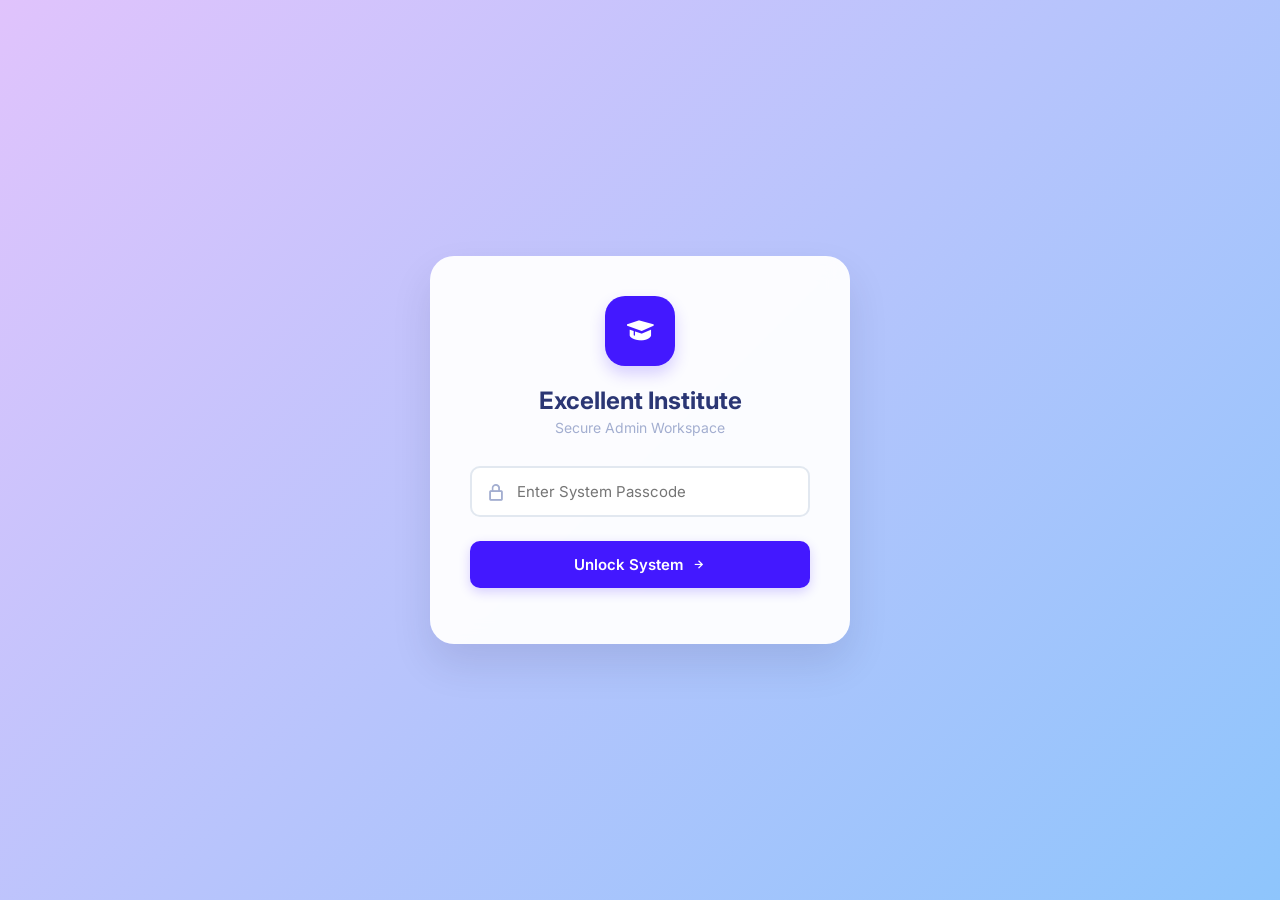
==== index.html @ 22939a52 "Upgrade to Deployment Engine v8.0 with new features Updated version tag to v8.0 and added new featur" ====
<!DOCTYPE html>
<html lang="en">
<head>
    <meta charset="UTF-8">
    <meta name="viewport" content="width=device-width, initial-scale=1.0">
    <title>Excellent Institute | Command Center</title>
    
    <link href="https://fonts.googleapis.com/css2?family=Inter:wght@300;400;500;600;700&display=swap" rel="stylesheet">
    <link href='https://unpkg.com/boxicons@2.1.4/css/boxicons.min.css' rel='stylesheet'>
    <link href="https://cdnjs.cloudflare.com/ajax/libs/cropperjs/1.6.1/cropper.min.css" rel="stylesheet">
    <link rel="stylesheet" href="style.css">
</head>
<body>

    <div id="login-section" class="screen-container">
        <div class="auth-card">
            <div class="brand-logo">
                <i class='bx bxs-graduation'></i>
            </div>
            <h2>Excellent Institute</h2>
            <p class="subtitle">Secure Admin Workspace</p>
            
            <div class="input-wrapper">
                <i class='bx bx-lock-alt icon-left'></i>
                <input type="password" id="passInput" placeholder="Enter System Passcode">
            </div>
            
            <button id="loginBtn" class="btn-primary">
                Unlock System <i class='bx bx-right-arrow-alt'></i>
            </button>
            <p id="loginError" class="error-text"></p>
        </div>
    </div>

    <div id="dashboard-section" class="screen-container hidden">
        
        <header class="top-nav">
            <div class="nav-brand">
                <div class="brand-logo small"><i class='bx bxs-graduation'></i></div>
                <div>
                    <h3>Command Center</h3>
                    <span class="version-tag">Deployment Engine v8.0 (Cloudflare Push + Exams + WebP + Editions)</span>
                </div>
            </div>
            <div class="nav-actions">
                <button class="btn-secondary" onclick="moveFirebaseAiChunksToPc()" style="border-color: #05CD99; color: #05CD99;">
                    <i class='bx bx-transfer-alt'></i> Move AI JSONs (Firebase → PC)
                </button>
                <button class="btn-secondary" onclick="openCropModal()">
                    <i class='bx bx-crop'></i> Crop Image Tool
                </button>
                <div class="admin-profile">
                    <div class="avatar"><i class='bx bx-user'></i></div>
                    <span>Admin Active</span>
                </div>
                <button id="logoutBtn" class="btn-icon" title="Lock System">
                    <i class='bx bx-log-out-circle'></i>
                </button>
            </div>
        </header>

        <main class="dashboard-content">
            
            <section class="stats-row">
                <div class="stat-card">
                    <div class="stat-icon live-icon"><i class='bx bx-broadcast'></i></div>
                    <div class="stat-info">
                        <p>Live in App</p>
                        <h3 id="statLiveCount">--</h3>
                    </div>
                </div>
                <div class="stat-card">
                    <div class="stat-icon offline-icon"><i class='bx bx-archive-in'></i></div>
                    <div class="stat-info">
                        <p>Offline / Pending</p>
                        <h3 id="statOfflineCount">--</h3>
                    </div>
                </div>
                <div class="stat-card">
                    <div class="stat-icon total-icon"><i class='bx bx-folder'></i></div>
                    <div class="stat-info">
                        <p>Total Scanned Files</p>
                        <h3 id="statTotalCount">--</h3>
                    </div>
                </div>
            </section>

            <div class="tab-navigation" style="flex-wrap: wrap;">
                <button id="tabSimulatorBtn" class="tab-btn active"><i class='bx bx-mobile-alt'></i> Interactive App Builder (Slide Drawer Simulator)</button>
                <button id="tabMaterialsBtn" class="tab-btn"><i class='bx bx-book-open'></i> Manage Subjects</button>
                <button id="tabClassesBtn" class="tab-btn"><i class='bx bx-image-alt'></i> Manage Class Covers</button>
            </div>

            <!-- TAB 0: INTERACTIVE LIVE APP SIMULATOR & BUILDER -->
            <div id="simulatorView" class="view-section active">
                <div style="display: grid; grid-template-columns: repeat(auto-fit, minmax(340px, 1fr)); gap: 28px; align-items: start;">
                    
                    <!-- Left: Interactive Phone Replica -->
                    <div style="background: white; border-radius: 24px; padding: 24px; box-shadow: var(--shadow-soft); display: flex; flex-direction: column; align-items: center;">
                        <h3 style="margin-bottom: 4px;">📱 Live Interactive App Replica</h3>
                        <p style="font-size: 13px; color: var(--text-muted); text-align: center; margin-bottom: 12px;">
                            Click <b>☰</b> to slide out the Navigation Drawer (contains Study Books, Video Classes, Live Class, 4 Official Logos & Bottom-Right Settings Gear)!
                        </p>

                        <div class="phone-frame" style="width: 340px; height: 660px; margin-top: 8px;">
                            <div class="phone-notch"></div>
                            <div id="simPhoneScreen" class="phone-screen" style="display: flex; flex-direction: column; background: linear-gradient(135deg, #E0C3FC 0%, #8EC5FC 100%); position: relative; overflow: hidden;">
                                
                                <!-- Sim Top Header -->
                                <div style="display: flex; align-items: center; padding: 34px 12px 10px 12px; gap: 10px;">
                                    <button onclick="toggleSimSidebar(true)" style="width: 40px; height: 40px; border-radius: 10px; background: #0052CC; color: white; font-size: 18px;">☰</button>
                                    <div id="simHeaderTitle" onclick="editSimField('home_title_odia', 'Home Screen Title')" style="flex: 1; font-weight: 700; font-size: 16px; color: #1B2559; cursor: pointer;" title="Click to Edit Title">
                                        ମୁଖ୍ୟ ପୃଷ୍ଠା (Home) ✏️
                                    </div>
                                </div>

                                <!-- Sim Main Content Area (Blank Home by default!) -->
                                <div id="simBodyArea" style="flex: 1; overflow-y: auto; padding: 8px 12px;">
                                </div>

                                <!-- Sim Home Banner Ad Preview -->
                                <div style="background: rgba(255,255,255,0.9); padding: 6px 8px; text-align: center; font-size: 10px; font-weight: 700; color: #0052CC; border-top: 1px solid #cbd5e1;">
                                    [AdMob Home Footer Banner Ad Active]
                                </div>

                                <!-- Sim Slide-Out Navigation Drawer -->
                                <div id="simSidebarBackdrop" onclick="toggleSimSidebar(false)" class="hidden" style="position: absolute; inset: 0; background: rgba(0,0,0,0.45); z-index: 25;"></div>
                                <div id="simSidebarDrawer" style="position: absolute; top: 0; left: 0; width: 84%; height: 100%; background: white; z-index: 30; display: flex; flex-direction: column; transform: translateX(-105%); transition: transform 0.3s cubic-bezier(0.25, 0.8, 0.25, 1); box-shadow: 8px 0 25px rgba(0,0,0,0.25);">
                                    
                                    <!-- Drawer Brand Header -->
                                    <div style="background: #0052CC; color: white; padding: 36px 14px 14px 14px; display: flex; align-items: center; justify-content: space-between;">
                                        <div onclick="editSimField('footer_brand_text', 'Drawer Brand Title')" style="cursor: pointer;">
                                            <div id="simDrawerBrand" style="font-weight: 700; font-size: 14px;">Excellent Institute ✏️</div>
                                            <div style="font-size: 10px; opacity: 0.85;">Odisha Smart Learning</div>
                                        </div>
                                        <button onclick="toggleSimSidebar(false)" style="background: rgba(255,255,255,0.2); color: white; width: 28px; height: 28px; border-radius: 50%; font-size: 13px;">✕</button>
                                    </div>

                                    <!-- Drawer Scrollable Navigation + Notices -->
                                    <div style="flex: 1; overflow-y: auto; padding: 12px; display: flex; flex-direction: column; gap: 6px;">
                                        <div id="simDrawerCoreNav" style="display: flex; flex-direction: column; gap: 6px;"></div>
                                        <hr style="border: none; border-top: 1px solid #E2E8F0; margin: 6px 0;">
                                        <div id="simSidebarItemsList" style="display: flex; flex-direction: column; gap: 6px;"></div>
                                        <button onclick="addNewSidebarItem()" style="margin-top: 4px; background: #E6FBF5; color: #05CD99; padding: 8px; border-radius: 10px; font-size: 11px; font-weight: 700;">
                                            + Add Sidebar Notice / Link
                                        </button>
                                    </div>

                                    <!-- Drawer Bottom Bar: 4 Official SVG Logos + Bottom-Right Settings Gear -->
                                    <div style="height: 54px; background: #F4F7FE; padding: 0 10px; display: flex; align-items: center; border-top: 1px solid #E2E8F0; gap: 8px;">
                                        
                                        <!-- Official YouTube SVG Logo -->
                                        <div onclick="clickOrEditSocial('social_youtube', 'YouTube Channel Link')" title="YouTube (Click to Edit)" style="width: 34px; height: 34px; cursor: pointer; display: flex; align-items: center; justify-content: center;">
                                            <svg viewBox="0 0 48 48" width="32" height="32">
                                                <path fill="#FF0000" d="M43.2,33.9c-0.4,2.1-2.1,3.7-4.2,4c-3.3,0.5-8.8,1.1-15,1.1c-6.1,0-11.6-0.6-15-1.1c-2.1-0.3-3.8-1.9-4.2-4C4.4,31.6,4,28.2,4,24c0-4.2,0.4-7.6,0.8-9.9c0.4-2.1,2.1-3.7,4.2-4C12.3,9.6,17.8,9,24,9c6.2,0,11.6,0.6,15,1.1c2.1,0.3,3.8,1.9,4.2,4c0.4,2.3,0.9,5.7,0.9,9.9C44,28.2,43.6,31.6,43.2,33.9z"/>
                                                <path fill="#FFFFFF" d="M20 31L20 17 32 24z"/>
                                            </svg>
                                        </div>

                                        <!-- Official Instagram Gradient SVG Logo -->
                                        <div onclick="clickOrEditSocial('social_instagram', 'Instagram Profile Link')" title="Instagram (Click to Edit)" style="width: 34px; height: 34px; cursor: pointer; display: flex; align-items: center; justify-content: center;">
                                            <svg viewBox="0 0 48 48" width="30" height="30">
                                                <defs>
                                                    <linearGradient id="igGrad" x1="0%" y1="100%" x2="100%" y2="0%">
                                                        <stop offset="0%" stop-color="#FEDA75"/>
                                                        <stop offset="25%" stop-color="#FA7E1E"/>
                                                        <stop offset="50%" stop-color="#D62976"/>
                                                        <stop offset="75%" stop-color="#962FBF"/>
                                                        <stop offset="100%" stop-color="#4F5BD5"/>
                                                    </linearGradient>
                                                </defs>
                                                <rect x="4" y="4" width="40" height="40" rx="11" fill="url(#igGrad)"/>
                                                <rect x="11" y="11" width="26" height="26" rx="7" fill="none" stroke="#FFF" stroke-width="3"/>
                                                <circle cx="24" cy="24" r="6.5" fill="none" stroke="#FFF" stroke-width="3"/>
                                                <circle cx="31.5" cy="16.5" r="1.8" fill="#FFF"/>
                                            </svg>
                                        </div>

                                        <!-- Official Facebook SVG Logo -->
                                        <div onclick="clickOrEditSocial('social_facebook', 'Facebook Page Link')" title="Facebook (Click to Edit)" style="width: 34px; height: 34px; cursor: pointer; display: flex; align-items: center; justify-content: center;">
                                            <svg viewBox="0 0 48 48" width="30" height="30">
                                                <circle cx="24" cy="24" r="20" fill="#1877F2"/>
                                                <path fill="#FFFFFF" d="M26.7,43.8V28.7h5.1l0.8-5.9h-5.9v-3.8c0-1.7,0.5-2.9,2.9-2.9h3.1v-5.3c-0.5-0.1-2.4-0.2-4.6-0.2c-4.5,0-7.6,2.8-7.6,7.8v4.4h-5.1v5.9h5.1v15.1H26.7z"/>
                                            </svg>
                                        </div>

                                        <!-- Official Google Maps 4-Color Pin SVG Logo -->
                                        <div onclick="clickOrEditSocial('social_map', 'Google Maps Location Link')" title="Google Maps (Click to Edit)" style="width: 34px; height: 34px; cursor: pointer; display: flex; align-items: center; justify-content: center;">
                                            <svg viewBox="0 0 48 48" width="30" height="30">
                                                <path fill="#48B564" d="M35.76,26.36h0.01c0,0-3.77,5.53-6.94,9.64c-2.74,3.55-3.54,6.59-3.77,8.06C24.97,44.6,24.53,45,24,45s-0.97-0.4-1.06-0.94c-0.23-1.47-1.03-4.51-3.77-8.06c-0.42-0.55-0.85-1.12-1.28-1.7L28.24,22l8.33-9.88C37.49,14.05,38,16.21,38,18.5C38,21.4,37.17,24.09,35.76,26.36z"/>
                                                <path fill="#FCC60E" d="M28.24,22L17.89,34.3c-2.82-3.78-5.66-7.94-5.66-7.94h0.01c-0.3-0.48-0.57-0.97-0.8-1.48L19.76,15c-0.79,0.95-1.26,2.17-1.26,3.5c0,3.04,2.46,5.5,5.5,5.5C25.71,24,27.24,23.22,28.24,22z"/>
                                                <path fill="#2C85EB" d="M28.4,4.74l-8.57,10.18L13.27,9.2C15.83,6.02,19.69,4,24,4C25.54,4,27.02,4.26,28.4,4.74z"/>
                                                <path fill="#ED5748" d="M36.57,12.12L28.24,22c0.79-0.95,1.26-2.17,1.26-3.5c0-3.04-2.46-5.5-5.5-5.5c-1.71,0-3.24,0.78-4.24,2L28.4,4.74C32.03,5.99,35.02,8.65,36.57,12.12z"/>
                                                <path fill="#5695F6" d="M19.83,14.92L19.76,15l-8.32,9.88C10.52,22.95,10,20.79,10,18.5c0-3.54,1.31-6.77,3.47-9.25L19.83,14.92z"/>
                                            </svg>
                                        </div>

                                        <div style="flex: 1;"></div>

                                        <!-- Bottom-Right Settings Gear Icon inside Drawer -->
                                        <div onclick="toggleSimTheme()" title="Settings Gear (Bottom Right of Drawer)" style="width: 34px; height: 34px; background: #4318FF; border-radius: 50%; display: flex; align-items: center; justify-content: center; cursor: pointer; color: white; font-size: 18px;">
                                            <i class='bx bxs-cog'></i>
                                        </div>
                                    </div>

                                </div>

                            </div>
                        </div>
                    </div>

                    <!-- Right: Quick Control Panels -->
                    <div style="display: flex; flex-direction: column; gap: 20px;">
                        
                        <div style="background: white; border-radius: 20px; padding: 24px; box-shadow: var(--shadow-soft);">
                            <h3 style="margin-bottom: 6px;">➕ Dynamic Drawer Sections (e.g., Exam, Results, Notes)</h3>
                            <p style="font-size: 13px; color: var(--text-muted); margin-bottom: 14px;">
                                Add new sections linked to any GitHub Page or URL. They appear automatically inside the app's Slide-Out Drawer!
                            </p>
                            <div id="adminCustomSectionsList" style="display: flex; flex-direction: column; gap: 8px; margin-bottom: 14px;"></div>
                            <button class="btn-primary" onclick="addNewCustomSection()">
                                <i class='bx bx-plus-circle'></i> Add New Drawer Section (e.g., 📝 Exam)
                            </button>
                        </div>

                        <div style="background: white; border-radius: 20px; padding: 24px; box-shadow: var(--shadow-soft);">
                            <h3 style="margin-bottom: 6px;">🔗 Drawer 4 Official Social Logos</h3>
                            <p style="font-size: 13px; color: var(--text-muted); margin-bottom: 14px;">
                                Edit the links connected to the 4 official logos at the bottom of the slide-out drawer.
                            </p>
                            <div style="display: grid; grid-template-columns: 1fr 1fr; gap: 10px;">
                                <button class="btn-secondary" onclick="editSimField('social_youtube', 'YouTube Link')" style="color:#FF0000; border-color:#FF0000;"><i class='bx bxl-youtube'></i> Edit YouTube</button>
                                <button class="btn-secondary" onclick="editSimField('social_instagram', 'Instagram Link')" style="color:#E1306C; border-color:#E1306C;"><i class='bx bxl-instagram'></i> Edit Instagram</button>
                                <button class="btn-secondary" onclick="editSimField('social_facebook', 'Facebook Link')" style="color:#1877F2; border-color:#1877F2;"><i class='bx bxl-facebook-circle'></i> Edit Facebook</button>
                                <button class="btn-secondary" onclick="editSimField('social_map', 'Google Maps Link')" style="color:#05CD99; border-color:#05CD99;"><i class='bx bxs-map'></i> Edit Google Map</button>
                            </div>
                        </div>

                        <div style="background: white; border-radius: 20px; padding: 24px; box-shadow: var(--shadow-soft);">
                            <h3 style="margin-bottom: 6px;">🎬 Video Playlists Manager</h3>
                            <p style="font-size: 13px; color: var(--text-muted); margin-bottom: 12px;">
                                Add YouTube videos organized by playlist (e.g., Class 10 Math). Thumbnails and titles load directly from YouTube!
                            </p>
                            <div id="adminVideoPlaylistsList" style="display: flex; flex-direction: column; gap: 8px; max-height: 220px; overflow-y: auto; margin-bottom: 12px;"></div>
                            <button class="btn-secondary" onclick="addVideoToPlaylist()" style="width: 100%; border-color:#05CD99; color:#05CD99;">
                                <i class='bx bx-video-plus'></i> + Add Video to Playlist
                            </button>
                        </div>

                        <div style="background: white; border-radius: 20px; padding: 24px; box-shadow: var(--shadow-soft);">
                            <h3 style="margin-bottom: 6px;">🔴 Live Class & Past Live Archive</h3>
                            <p style="font-size: 13px; color: var(--text-muted); margin-bottom: 12px;">
                                Active Live video stays pinned at the top of Live Classes. Going live automatically archives the previous stream to Past Live Classes!
                            </p>
                            <div id="adminPastLivesList" style="display: flex; flex-direction: column; gap: 8px; max-height: 180px; overflow-y: auto; margin-bottom: 12px;"></div>
                            <div style="display: flex; gap: 10px; flex-wrap: wrap;">
                                <button class="btn-secondary" onclick="goLiveAndArchivePrevious()" style="flex: 1; border-color:#EE5D50; color:#EE5D50;">
                                    <i class='bx bx-broadcast'></i> Go Live (Archive Old)
                                </button>
                                <button class="btn-secondary" onclick="addPastLiveManually()" style="flex: 1; border-color:#4318FF; color:#4318FF;">
                                    <i class='bx bx-history'></i> + Add Past Live
                                </button>
                            </div>
                        </div>

                        <!-- PUSH NOTIFICATION BROADCASTER (Connected to Side Drawer Notice Board) -->
                        <div style="background: white; border-radius: 20px; padding: 24px; box-shadow: var(--shadow-soft);">
                            <div style="display:flex; justify-content:space-between; align-items:center; gap:8px; margin-bottom:6px; flex-wrap:wrap;">
                                <h3 style="margin:0;">🔔 Push Notification & Notice Board</h3>
                                <span id="quietHoursBadge" style="font-size:11px; font-weight:700; padding:4px 10px; border-radius:20px; background:#E6FBF5; color:#05CD99;">Checking IST...</span>
                            </div>
                            <p style="font-size: 13px; color: var(--text-muted); margin-bottom: 10px;">
                                Wakes up locked student phones via Cloudflare Worker + FCM & updates the app's Side Drawer Notice Board. Regulated Quiet Hours: <b>9:00 PM – 7:00 AM IST</b>.
                            </p>
                            <input id="pushTitleInput" placeholder="Notification Title (e.g., 📢 Sunday Test Notice)" maxlength="90" style="width:100%;padding:9px;margin-bottom:8px;border:1px solid #cbd5e1;border-radius:8px;">
                            <textarea id="pushBodyInput" rows="3" placeholder="Message (supports Odia, English & Emojis)..." maxlength="220" style="width:100%;padding:9px;margin-bottom:8px;border:1px solid #cbd5e1;border-radius:8px;font-family:inherit;"></textarea>
                            <div style="display:flex; gap:8px; flex-wrap:wrap; margin-bottom:8px;">
                                <select id="pushTopicSelect" style="flex:1;padding:9px;border:1px solid #cbd5e1;border-radius:8px;">
                                    <option value="all_students">All Students (Class 1–10)</option>
                                    <option value="class_1">Class 1 (ପ୍ରଥମ ଶ୍ରେଣୀ)</option>
                                    <option value="class_2">Class 2 (ଦ୍ୱିତୀୟ ଶ୍ରେଣୀ)</option>
                                    <option value="class_3">Class 3 (ତୃତୀୟ ଶ୍ରେଣୀ)</option>
                                    <option value="class_4">Class 4 (ଚତୁର୍ଥ ଶ୍ରେଣୀ)</option>
                                    <option value="class_5">Class 5 (ପଞ୍ଚମ ଶ୍ରେଣୀ)</option>
                                    <option value="class_6">Class 6 (ଷଷ୍ଠ ଶ୍ରେଣୀ)</option>
                                    <option value="class_7">Class 7 (ସପ୍ତମ ଶ୍ରେଣୀ)</option>
                                    <option value="class_8">Class 8 (ଅଷ୍ଟମ ଶ୍ରେଣୀ)</option>
                                    <option value="class_9">Class 9 (ନବମ ଶ୍ରେଣୀ)</option>
                                    <option value="class_10">Class 10 (ଦଶମ ଶ୍ରେଣୀ)</option>
                                </select>
                                <button class="btn-primary" onclick="sendManualNoticeAndPush()" style="flex:1;">🚀 Send Notice + Push</button>
                            </div>
                            <button class="btn-secondary" onclick="resetAdminPushSecret()" style="width:100%; font-size:12px; padding:6px;">
                                🔑 Change / Reset Cloudflare Push Secret
                            </button>
                        </div>

                        <!-- EXAM ROUTINE & QUESTION PAPER PUBLISHER (Class-Wise, 3 Formats + Manage List) -->
                        <div style="background: white; border-radius: 20px; padding: 24px; box-shadow: var(--shadow-soft);">
                            <h3 style="margin-bottom: 6px;">📅 Exam Routine & Question Papers</h3>
                            <p style="font-size: 13px; color: var(--text-muted); margin-bottom: 10px;">
                                Publish class-wise 1-subject or multi-subject exams in Rich Text (Bold/Italic/Emoji), Raw Question Images, or HTML Link.
                            </p>
                            <div style="display:grid; grid-template-columns:1fr 1fr; gap:8px; margin-bottom:8px;">
                                <input id="examTitleInput" placeholder="Exam Title (e.g., Unit Test 1)" style="padding:8px;border:1px solid #cbd5e1;border-radius:8px;">
                                <input id="examDateInput" placeholder="Date (e.g., 25 Nov 2026)" style="padding:8px;border:1px solid #cbd5e1;border-radius:8px;">
                                <select id="examClassSelect" style="padding:8px;border:1px solid #cbd5e1;border-radius:8px;">
                                    <option value="ALL">All Classes (1–10)</option>
                                    <option value="ପ୍ରଥମ ଶ୍ରେଣୀ">Class 1 (ପ୍ରଥମ ଶ୍ରେଣୀ)</option>
                                    <option value="ଦ୍ୱିତୀୟ ଶ୍ରେଣୀ">Class 2 (ଦ୍ୱିତୀୟ ଶ୍ରେଣୀ)</option>
                                    <option value="ତୃତୀୟ ଶ୍ରେଣୀ">Class 3 (ତୃତୀୟ ଶ୍ରେଣୀ)</option>
                                    <option value="ଚତୁର୍ଥ ଶ୍ରେଣୀ">Class 4 (ଚତୁର୍ଥ ଶ୍ରେଣୀ)</option>
                                    <option value="ପଞ୍ଚମ ଶ୍ରେଣୀ">Class 5 (ପଞ୍ଚମ ଶ୍ରେଣୀ)</option>
                                    <option value="ଷଷ୍ଠ ଶ୍ରେଣୀ">Class 6 (ଷଷ୍ଠ ଶ୍ରେଣୀ)</option>
                                    <option value="ସପ୍ତମ ଶ୍ରେଣୀ">Class 7 (ସପ୍ତମ ଶ୍ରେଣୀ)</option>
                                    <option value="ଅଷ୍ଟମ ଶ୍ରେଣୀ">Class 8 (ଅଷ୍ଟମ ଶ୍ରେଣୀ)</option>
                                    <option value="ନବମ ଶ୍ରେଣୀ">Class 9 (ନବମ ଶ୍ରେଣୀ)</option>
                                    <option value="ଦଶମ ଶ୍ରେଣୀ">Class 10 (ଦଶମ ଶ୍ରେଣୀ)</option>
                                </select>
                                <select id="examFormatSelect" onchange="toggleExamFormatInputs()" style="padding:8px;border:1px solid #cbd5e1;border-radius:8px;">
                                    <option value="richtext">📝 Organized Rich Text</option>
                                    <option value="images">🖼️ Raw Question Images</option>
                                    <option value="html">🌐 HTML Webpage Link</option>
                                </select>
                            </div>
                            <input id="examSubjectsInput" placeholder="Subject(s) comma-separated (e.g., Math, Science, Odia)" style="width:100%;padding:8px;margin-bottom:8px;border:1px solid #cbd5e1;border-radius:8px;">

                            <!-- Mode 1: Rich Formatted Text Editor -->
                            <div id="examRichTextWrap">
                                <div style="display:flex; gap:5px; margin-bottom:6px; flex-wrap:wrap;">
                                    <button type="button" onclick="formatExamText('bold')" style="padding:4px 9px;border-radius:6px;border:1px solid #cbd5e1;background:#f8fafc;"><b>B</b></button>
                                    <button type="button" onclick="formatExamText('italic')" style="padding:4px 9px;border-radius:6px;border:1px solid #cbd5e1;background:#f8fafc;"><i>I</i></button>
                                    <button type="button" onclick="formatExamText('underline')" style="padding:4px 9px;border-radius:6px;border:1px solid #cbd5e1;background:#f8fafc;"><u>U</u></button>
                                    <button type="button" onclick="formatExamText('insertUnorderedList')" style="padding:4px 9px;border-radius:6px;border:1px solid #cbd5e1;background:#f8fafc;">• List</button>
                                    <button type="button" onclick="formatExamText('insertOrderedList')" style="padding:4px 9px;border-radius:6px;border:1px solid #cbd5e1;background:#f8fafc;">1. List</button>
                                    <button type="button" onclick="insertExamEmoji('📝 ')" style="padding:4px 7px;border-radius:6px;border:1px solid #cbd5e1;background:#fff;">📝</button>
                                    <button type="button" onclick="insertExamEmoji('⏰ ')" style="padding:4px 7px;border-radius:6px;border:1px solid #cbd5e1;background:#fff;">⏰</button>
                                    <button type="button" onclick="insertExamEmoji('✅ ')" style="padding:4px 7px;border-radius:6px;border:1px solid #cbd5e1;background:#fff;">✅</button>
                                    <button type="button" onclick="insertExamEmoji('⭐ ')" style="padding:4px 7px;border-radius:6px;border:1px solid #cbd5e1;background:#fff;">⭐</button>
                                    <button type="button" onclick="insertExamEmoji('📅 ')" style="padding:4px 7px;border-radius:6px;border:1px solid #cbd5e1;background:#fff;">📅</button>
                                </div>
                                <div id="examRichEditor" contenteditable="true" style="min-height:110px;padding:10px;border:1px solid #cbd5e1;border-radius:8px;background:#fff;margin-bottom:8px;font-size:13px;line-height:1.5;"></div>
                            </div>

                            <!-- Mode 2: Raw Question Paper Images -->
                            <div id="examImagesWrap" class="hidden" style="margin-bottom:8px;">
                                <div style="display:flex; gap:6px; margin-bottom:6px;">
                                    <select id="examRepoImgPicker" style="flex:1;padding:7px;border:1px solid #cbd5e1;border-radius:8px;font-size:12px;">
                                        <option value="">-- Quick Add Image from GitHub Repo --</option>
                                    </select>
                                    <button type="button" onclick="insertGithubImgToExam()" class="btn-secondary" style="padding:6px 10px;font-size:12px;">+ Add</button>
                                </div>
                                <textarea id="examImagesInput" rows="3" placeholder="Paste question paper image URLs (1 per line — supports .webp, .png, .jpg)..." style="width:100%;padding:8px;border:1px solid #cbd5e1;border-radius:8px;font-family:inherit;"></textarea>
                            </div>

                            <!-- Mode 3: HTML Webpage Link -->
                            <input id="examHtmlUrlInput" class="hidden" placeholder="https://excellentinstitute.github.io/..." style="width:100%;padding:8px;margin-bottom:8px;border:1px solid #cbd5e1;border-radius:8px;">

                            <label style="font-size:12px; display:flex; align-items:center; gap:6px; margin-bottom:10px; cursor:pointer;">
                                <input type="checkbox" id="chkPushExamAlert" checked> 🔔 Also send Push Notification to target students
                            </label>
                            <button class="btn-primary" onclick="publishExamPaper()" style="width:100%; margin-bottom:14px;">📤 Publish Exam Paper</button>

                            <div style="font-size:12px; font-weight:700; color:#64748B; margin-bottom:6px;">Published Exam Papers (Live in App):</div>
                            <div id="adminExamPapersList" style="display:flex; flex-direction:column; gap:6px; max-height:180px; overflow-y:auto;"></div>
                        </div>

                        <div style="background: white; border-radius: 20px; padding: 24px; box-shadow: var(--shadow-soft);">
                            <h3 style="margin-bottom: 6px;">🦊 Foxy AI Quota & PDF Backup Mirror</h3>
                            <p style="font-size: 13px; color: var(--text-muted); margin-bottom: 12px;">
                                Toggle the remote Pro daily quota switch (API keys are safely locked inside Cloudflare Worker Secrets) or link a free backup PDF mirror.
                            </p>
                            <div style="display: flex; gap: 10px; flex-wrap: wrap;">
                                <button class="btn-secondary" onclick="manageAiConfigAndProSwitch()" style="flex: 1; border-color:#FF8F00; color:#FF8F00;">
                                    <i class='bx bx-bot'></i> Pro Quota Switch
                                </button>
                                <button class="btn-secondary" onclick="setBackupPdfMirror()" style="flex: 1; border-color:#3B82F6; color:#3B82F6;">
                                    <i class='bx bx-cloud'></i> Backup PDF Mirror
                                </button>
                            </div>
                        </div>
                    </div>
                </div>
            </div>

            <!-- TAB 1: MANAGE SUBJECTS -->
            <div id="materialsView" class="view-section hidden">
                <section class="controls-row">
                    <div class="search-box">
                        <i class='bx bx-search'></i>
                        <input type="text" id="searchInput" placeholder="Search subjects (e.g., ଗଣିତ)...">
                    </div>
                    <div class="filter-box">
                        <i class='bx bx-filter'></i>
                        <select id="classFilter">
                            <option value="ALL">All Classes</option>
                            <option value="ପ୍ରଥମ ଶ୍ରେଣୀ">ପ୍ରଥମ ଶ୍ରେଣୀ (Class 1)</option>
                            <option value="ଦ୍ୱିତୀୟ ଶ୍ରେଣୀ">ଦ୍ୱିତୀୟ ଶ୍ରେଣୀ (Class 2)</option>
                            <option value="ତୃତୀୟ ଶ୍ରେଣୀ">ତୃତୀୟ ଶ୍ରେଣୀ (Class 3)</option>
                            <option value="ଚତୁର୍ଥ ଶ୍ରେଣୀ">ଚତୁର୍ଥ ଶ୍ରେଣୀ (Class 4)</option>
                            <option value="ପଞ୍ଚମ ଶ୍ରେଣୀ">ପଞ୍ଚମ ଶ୍ରେଣୀ (Class 5)</option>
                            <option value="ଷଷ୍ଠ ଶ୍ରେଣୀ">ଷଷ୍ଠ ଶ୍ରେଣୀ (Class 6)</option>
                            <option value="ସପ୍ତମ ଶ୍ରେଣୀ">ସପ୍ତମ ଶ୍ରେଣୀ (Class 7)</option>
                            <option value="ଅଷ୍ଟମ ଶ୍ରେଣୀ">ଅଷ୍ଟମ ଶ୍ରେଣୀ (Class 8)</option>
                            <option value="ନବମ ଶ୍ରେଣୀ">ନବମ ଶ୍ରେଣୀ (Class 9)</option>
                            <option value="ଦଶମ ଶ୍ରେଣୀ">ଦଶମ ଶ୍ରେଣୀ (Class 10)</option>
                        </select>
                    </div>
                    <div class="filter-box">
                        <i class='bx bx-image'></i>
                        <select id="imageFormatFilter" onchange="syncImageFormatFilter(this.value)">
                            <option value="ALL">All Formats (.webp / .png / .jpg)</option>
                            <option value="webp">.webp Only</option>
                            <option value="png">.png Only</option>
                            <option value="jpeg">.jpg / .jpeg Only</option>
                        </select>
                    </div>
                    <button class="btn-secondary" onclick="publishCustomStandaloneMaterial()" style="border-color:#05CD99; color:#05CD99;">
                        <i class='bx bx-plus'></i> Add PDF / Image Only
                    </button>
                    <button id="refreshBtn" class="btn-secondary">
                        <i class='bx bx-refresh'></i> Sync Repo
                    </button>
                </section>

                <div id="systemStatus" class="status-indicator">
                    <i class='bx bx-loader-alt bx-spin'></i> Initializing Command Center...
                </div>

                <section id="content-grid" class="content-grid"></section>
            </div>

            <!-- TAB 2: MANAGE CLASS COVERS -->
            <div id="classCoversView" class="view-section hidden">
                <div class="section-header" style="margin-bottom: 24px; display:flex; justify-content:space-between; align-items:center; flex-wrap:wrap; gap:12px;">
                    <div>
                        <h2 style="font-size: 20px; color: var(--text-main);">Class Cover Manager</h2>
                        <p style="color: var(--text-muted); font-size: 14px; margin-top: 4px;">Assign repository images (.webp, .png, .jpg) or paste a custom URL for the Android home screen.</p>
                    </div>
                    <div class="filter-box">
                        <i class='bx bx-image'></i>
                        <select id="classImageFormatFilter" onchange="syncImageFormatFilter(this.value)">
                            <option value="ALL">All Formats (.webp / .png / .jpg)</option>
                            <option value="webp">.webp Only</option>
                            <option value="png">.png Only</option>
                            <option value="jpeg">.jpg / .jpeg Only</option>
                        </select>
                    </div>
                </div>
                <section id="class-covers-grid" class="content-grid"></section>
            </div>

        </main>
    </div>

    <div id="renameModal" class="modal-overlay hidden">
        <div class="modal-card">
            <h3>Rename Subject</h3>
            <p class="modal-subtitle">Update the display name in the Android App.</p>
            <input type="hidden" id="renameOldName">
            <input type="hidden" id="renameClass">
            <div class="input-wrapper" style="margin-top: 20px;">
                <i class='bx bx-edit-alt icon-left'></i>
                <input type="text" id="renameInput" placeholder="Enter new subject name">
            </div>
            <div class="modal-actions">
                <button class="btn-secondary" onclick="closeRenameModal()">Cancel</button>
                <button class="btn-primary" onclick="confirmRename()">Save Changes</button>
            </div>
        </div>
    </div>

    <div id="previewModal" class="modal-overlay hidden">
        <div class="modal-card preview-card" style="max-width: 500px;">
            <div class="modal-header">
                <h3>App Grid Visualizer</h3>
                <button class="btn-icon" onclick="closePreviewModal()"><i class='bx bx-x'></i></button>
            </div>
            <p class="modal-subtitle">Live preview of the Android 2-Column Grid Layout.</p>
            <div class="phone-frame">
                <div class="phone-notch"></div>
                <div class="phone-screen">
                    <div class="android-grid-layout">
                        <div class="app-card-preview">
                            <img id="previewImage" src="" alt="Preview">
                            <div class="app-card-title" id="previewTitle">Subject Name</div>
                        </div>
                        <div class="app-card-preview dummy-card">
                            <div class="dummy-img-placeholder">
                                <i class='bx bx-image' style="font-size: 32px; color: #ccc;"></i>
                            </div>
                            <div class="app-card-title" style="color: #888;">Next Subject</div>
                        </div>
                    </div>
                </div>
            </div>
        </div>
    </div>

    <div id="cropModal" class="modal-overlay hidden">
        <div class="modal-card" style="max-width: 800px; width: 95%;">
            <div class="modal-header">
                <h3>Image Crop Studio (2:3 App Ratio)</h3>
                <button class="btn-icon" onclick="closeCropModal()"><i class='bx bx-x'></i></button>
            </div>
            <p class="modal-subtitle">Upload a local image, crop it perfectly for the Android Cards, and download it for GitHub.</p>
            <div style="margin-top: 16px; margin-bottom: 16px;">
                <input type="file" id="cropFileInput" accept="image/*" style="display: block; margin-bottom: 12px;">
            </div>
            <div class="crop-container" style="height: 400px; background: #e9ecef; border-radius: 8px; overflow: hidden; display: flex; justify-content: center; align-items: center;">
                <img id="cropImageTarget" style="max-width: 100%; display: none;">
                <span id="cropPlaceholderText" style="color: #6c757d;">Select an image to start cropping</span>
            </div>
            <div style="margin-top: 12px;">
                <select id="cropExportFormat" style="width:100%; padding:10px 12px; border-radius:8px; border:1px solid #cbd5e1; font-size:13px;">
                    <option value="image/webp">Export as .webp (Smallest File — Best for App)</option>
                    <option value="image/png">Export as .png (Lossless / Transparent)</option>
                    <option value="image/jpeg">Export as .jpg (Standard JPEG)</option>
                </select>
            </div>
            <div class="modal-actions">
                <button class="btn-secondary" onclick="closeCropModal()">Cancel</button>
                <button class="btn-primary" onclick="downloadCroppedImage()" id="btnDownloadCrop" disabled>
                    <i class='bx bx-download'></i> Download Cropped Image
                </button>
            </div>
        </div>
    </div>

    <div id="toast-container" class="toast-container"></div>

    <script src="https://cdnjs.cloudflare.com/ajax/libs/cropperjs/1.6.1/cropper.min.js"></script>
    <script src="https://cdnjs.cloudflare.com/ajax/libs/jszip/3.10.1/jszip.min.js"></script>
    <script type="module" src="app.js"></script>
</body>
</html>
---- style.css ----
/* =========================================
   EXCELLENT INSTITUTE - PREMIUM DASHBOARD
   ========================================= */

@import url('https://fonts.googleapis.com/css2?family=Inter:wght@300;400;500;600;700&display=swap');

:root {
    /* Color Palette */
    --primary: #4318FF;        /* Vibrant SaaS Blue */
    --primary-hover: #3311DB;
    --secondary: #F4F7FE;      /* Soft background */
    --card-bg: #FFFFFF;
    --text-main: #2B3674;      /* Deep Navy for headings */
    --text-muted: #A3AED0;
    --border-color: #E2E8F0;
    
    /* Status Colors */
    --success: #05CD99;
    --success-light: #E6FBF5;
    --error: #EE5D50;
    --error-light: #FDE8E7;
    --warning: #FFCE20;
    --warning-light: #FFF9E6;
    
    /* Layout Variables */
    --radius: 16px;
    --radius-sm: 10px;
    --shadow-soft: 0 10px 30px rgba(17, 12, 46, 0.05);
    --shadow-hover: 0 20px 40px rgba(17, 12, 46, 0.1);
    --transition: all 0.3s cubic-bezier(0.25, 0.8, 0.25, 1);
}

* {
    margin: 0;
    padding: 0;
    box-sizing: border-box;
    font-family: 'Inter', sans-serif;
}

body {
    background-color: var(--secondary);
    color: var(--text-main);
    min-height: 100vh;
    overflow-x: hidden;
}

/* =========================================
   ANIMATIONS
   ========================================= */
@keyframes fadeIn {
    from { opacity: 0; transform: translateY(10px); }
    to { opacity: 1; transform: translateY(0); }
}

@keyframes slideUpFade {
    from { opacity: 0; transform: translateY(20px); }
    to { opacity: 1; transform: translateY(0); }
}

@keyframes slideInRight {
    from { transform: translateX(100%); opacity: 0; }
    to { transform: translateX(0); opacity: 1; }
}

@keyframes slideOutRight {
    from { transform: translateX(0); opacity: 1; }
    to { transform: translateX(100%); opacity: 0; }
}

@keyframes tabSwitch {
    from { opacity: 0; transform: scale(0.99); }
    to { opacity: 1; transform: scale(1); }
}

.hidden { display: none !important; }
.screen-container { animation: fadeIn 0.5s ease-out; }

/* =========================================
   1. LOGIN SCREEN
   ========================================= */
#login-section {
    display: flex;
    align-items: center;
    justify-content: center;
    height: 100vh;
    background: linear-gradient(135deg, #E0C3FC 0%, #8EC5FC 100%);
}

.auth-card {
    background: rgba(255, 255, 255, 0.95);
    backdrop-filter: blur(10px);
    width: 100%;
    max-width: 420px;
    padding: 40px;
    border-radius: 24px;
    box-shadow: var(--shadow-hover);
    text-align: center;
}

.brand-logo {
    background: var(--primary);
    color: white;
    width: 70px;
    height: 70px;
    border-radius: 20px;
    display: flex;
    align-items: center;
    justify-content: center;
    font-size: 32px;
    margin: 0 auto 20px auto;
    box-shadow: 0 8px 16px rgba(67, 24, 255, 0.2);
}

.auth-card h2 { font-size: 24px; font-weight: 700; margin-bottom: 4px; }
.auth-card .subtitle { color: var(--text-muted); margin-bottom: 30px; font-size: 14px; }

.input-wrapper { position: relative; margin-bottom: 24px; }
.input-wrapper .icon-left { position: absolute; left: 16px; top: 50%; transform: translateY(-50%); color: var(--text-muted); font-size: 20px; }
.input-wrapper input, .search-box input, .filter-box select {
    width: 100%;
    padding: 14px 16px 14px 45px;
    border: 2px solid var(--border-color);
    border-radius: var(--radius-sm);
    font-size: 15px;
    outline: none;
    transition: var(--transition);
    background: white;
}

.input-wrapper input:focus, .search-box input:focus, .filter-box select:focus {
    border-color: var(--primary);
    box-shadow: 0 0 0 4px rgba(67, 24, 255, 0.1);
}

/* =========================================
   2. DASHBOARD LAYOUT & NAV
   ========================================= */
.top-nav {
    background: var(--card-bg);
    padding: 16px 40px;
    display: flex;
    justify-content: space-between;
    align-items: center;
    box-shadow: 0 2px 10px rgba(0,0,0,0.03);
    position: sticky;
    top: 0;
    z-index: 100;
}

.nav-brand { display: flex; align-items: center; gap: 16px; }
.nav-brand h3 { font-size: 20px; color: var(--text-main); }
.version-tag { font-size: 11px; font-weight: 600; color: var(--primary); background: #E9E3FF; padding: 2px 8px; border-radius: 10px; }

.brand-logo.small { width: 45px; height: 45px; font-size: 24px; margin: 0; border-radius: 12px; }

.nav-actions { display: flex; align-items: center; gap: 24px; }
.admin-profile { display: flex; align-items: center; gap: 10px; font-weight: 600; font-size: 14px; }
.avatar { background: var(--secondary); width: 36px; height: 36px; border-radius: 50%; display: flex; justify-content: center; align-items: center; font-size: 18px; color: var(--primary); }

.dashboard-content { padding: 40px; max-width: 1200px; margin: 0 auto; }

/* =========================================
   3. STATS ROW
   ========================================= */
.stats-row {
    display: grid;
    grid-template-columns: repeat(auto-fit, minmax(250px, 1fr));
    gap: 24px;
    margin-bottom: 32px;
}

.stat-card {
    background: var(--card-bg);
    padding: 24px;
    border-radius: var(--radius);
    display: flex;
    align-items: center;
    gap: 20px;
    box-shadow: var(--shadow-soft);
    transition: var(--transition);
}

.stat-card:hover { transform: translateY(-3px); box-shadow: var(--shadow-hover); }

.stat-icon { width: 60px; height: 60px; border-radius: 50%; display: flex; align-items: center; justify-content: center; font-size: 28px; }
.live-icon { background: var(--success-light); color: var(--success); }
.offline-icon { background: var(--error-light); color: var(--error); }
.total-icon { background: #E9E3FF; color: var(--primary); }

.stat-info p { color: var(--text-muted); font-size: 14px; font-weight: 500; }
.stat-info h3 { font-size: 28px; font-weight: 700; color: var(--text-main); margin-top: 4px; }

/* =========================================
   4. TABS & NAVIGATION
   ========================================= */
.tab-navigation {
    display: flex;
    gap: 12px;
    margin-bottom: 24px;
    border-bottom: 2px solid var(--border-color);
    padding-bottom: 16px;
}

.tab-btn {
    background: transparent;
    color: var(--text-muted);
    font-size: 16px;
    font-weight: 600;
    padding: 12px 24px;
    border-radius: var(--radius-sm);
    transition: var(--transition);
    display: flex;
    align-items: center;
    gap: 8px;
    border: none;
    cursor: pointer;
}

.tab-btn:hover { background: var(--border-color); color: var(--text-main); }
.tab-btn.active { background: var(--primary); color: white; box-shadow: 0 4px 12px rgba(67, 24, 255, 0.2); }
.view-section.active { display: block; animation: tabSwitch 0.3s ease-out; }

/* =========================================
   5. CONTROLS ROW (Search & Filter)
   ========================================= */
.controls-row { display: flex; gap: 16px; margin-bottom: 24px; flex-wrap: wrap; }
.search-box, .filter-box { position: relative; flex: 1; min-width: 250px; }
.search-box i, .filter-box i { position: absolute; left: 16px; top: 50%; transform: translateY(-50%); color: var(--text-muted); font-size: 20px; z-index: 2; }
.filter-box select { cursor: pointer; appearance: none; }
.status-indicator { font-weight: 500; font-size: 14px; color: var(--text-muted); margin-bottom: 20px; display: flex; align-items: center; gap: 8px; }

/* =========================================
   6. CONTENT GRID & CARDS
   ========================================= */
.content-grid {
    display: grid;
    grid-template-columns: repeat(auto-fill, minmax(280px, 1fr));
    gap: 24px;
}

.subject-card {
    background: var(--card-bg);
    border-radius: var(--radius);
    box-shadow: var(--shadow-soft);
    overflow: hidden;
    border: 1px solid var(--border-color);
    display: flex;
    flex-direction: column;
    transition: var(--transition);
    animation: slideUpFade 0.6s cubic-bezier(0.16, 1, 0.3, 1) backwards;
}

.subject-card:nth-child(1) { animation-delay: 0.1s; }
.subject-card:nth-child(2) { animation-delay: 0.15s; }
.subject-card:nth-child(3) { animation-delay: 0.2s; }
.subject-card:nth-child(4) { animation-delay: 0.25s; }
.subject-card:hover { transform: translateY(-6px); box-shadow: var(--shadow-hover); }

.card-image-container {
    width: 100%;
    height: 160px;
    background: #E0E0E0;
    position: relative;
    overflow: hidden;
}

.card-image-container img { width: 100%; height: 100%; object-fit: cover; transition: transform 0.5s ease; }
.subject-card:hover .card-image-container img { transform: scale(1.05); }

.status-badge {
    position: absolute;
    top: 12px;
    right: 12px;
    padding: 6px 12px;
    border-radius: 20px;
    font-size: 11px;
    font-weight: 700;
    color: white;
    box-shadow: 0 4px 8px rgba(0,0,0,0.2);
    display: flex;
    align-items: center;
    gap: 4px;
    backdrop-filter: blur(4px);
}

.status-live { background-color: rgba(5, 205, 153, 0.9); }
.status-offline { background-color: rgba(163, 174, 208, 0.9); }

.card-content { padding: 20px; display: flex; flex-direction: column; flex-grow: 1; }

.card-title-wrapper {
    display: flex;
    justify-content: space-between;
    align-items: center;
    margin-bottom: 16px;
}
.card-title { font-size: 18px; font-weight: 700; color: var(--text-main); }

/* UPDATED: Reduced margin to neatly fit dual dropdowns */
.card-select {
    width: 100%;
    padding: 10px;
    border-radius: var(--radius-sm);
    border: 1px solid var(--border-color);
    margin-bottom: 10px;
    font-size: 14px;
    background: var(--secondary);
    outline: none;
    cursor: pointer;
}

.card-actions-row {
    display: flex;
    gap: 8px;
    margin-top: auto; /* Pins buttons perfectly to the bottom */
    padding-top: 10px;
}
.card-actions-row button {
    flex: 1;
}

/* =========================================
   7. BUTTONS
   ========================================= */
button { cursor: pointer; border: none; font-weight: 600; font-size: 15px; transition: var(--transition); display: flex; align-items: center; justify-content: center; gap: 8px; }
button:active { transform: scale(0.96); }

.btn-primary { background: var(--primary); color: white; width: 100%; padding: 14px; border-radius: var(--radius-sm); box-shadow: 0 4px 12px rgba(67, 24, 255, 0.2); }
.btn-primary:hover { background: var(--primary-hover); box-shadow: 0 6px 16px rgba(67, 24, 255, 0.3); }

.btn-secondary { background: var(--card-bg); color: var(--text-main); border: 2px solid var(--border-color); padding: 12px 24px; border-radius: var(--radius-sm); }
.btn-secondary:hover { background: var(--secondary); border-color: var(--text-muted); }

.btn-publish { background: var(--primary); color: white; padding: 14px; width: 100%; border-radius: var(--radius-sm); }
.btn-publish:hover { background: var(--primary-hover); }

.btn-offline { background: var(--error-light); color: var(--error); padding: 14px; width: 100%; border-radius: var(--radius-sm); border: 1px solid transparent; }
.btn-offline:hover { background: var(--error); color: white; }

.btn-preview { background: var(--secondary); color: var(--primary); border: 1px solid var(--border-color); padding: 14px; border-radius: var(--radius-sm); flex: 0.3 !important; }
.btn-preview:hover { background: var(--primary); color: white; border-color: var(--primary); }

.btn-rename { background: var(--warning-light); color: #D4AC0D; border: 1px solid transparent; padding: 8px; border-radius: 8px; font-size: 18px; width: 36px; height: 36px; display: flex; justify-content: center; align-items: center; }
.btn-rename:hover { background: #F1C40F; color: white; }

.btn-icon { background: transparent; color: var(--text-muted); font-size: 24px; border-radius: 50%; width: 40px; height: 40px; }
.btn-icon:hover { background: var(--error-light); color: var(--error); }

.error-text { color: var(--error); font-size: 14px; margin-top: 16px; font-weight: 500; }

/* =========================================
   8. TOAST NOTIFICATIONS
   ========================================= */
.toast-container { position: fixed; bottom: 30px; right: 30px; z-index: 9999; display: flex; flex-direction: column; gap: 12px; }

.toast {
    background: white;
    color: var(--text-main);
    padding: 16px 24px;
    border-radius: var(--radius-sm);
    box-shadow: 0 10px 30px rgba(0,0,0,0.1);
    display: flex;
    align-items: center;
    gap: 12px;
    font-weight: 600;
    animation: slideInRight 0.4s cubic-bezier(0.175, 0.885, 0.32, 1.275) forwards;
    border-left: 4px solid var(--success);
}

.toast.error { border-left-color: var(--error); }
.toast.fade-out { animation: slideOutRight 0.4s forwards; }
.toast i { font-size: 24px; }
.toast.success i { color: var(--success); }
.toast.error i { color: var(--error); }


/* =========================================
   9. MODALS & POPUPS
   ========================================= */
.modal-overlay {
    position: fixed;
    top: 0; left: 0; width: 100%; height: 100%;
    background: rgba(17, 12, 46, 0.6);
    backdrop-filter: blur(5px);
    display: flex;
    justify-content: center;
    align-items: center;
    z-index: 2000;
    opacity: 1;
    transition: var(--transition);
}
.modal-overlay.hidden {
    opacity: 0;
    pointer-events: none;
}
.modal-card {
    background: var(--card-bg);
    width: 90%;
    max-width: 450px;
    padding: 32px;
    border-radius: 24px;
    box-shadow: 0 25px 50px rgba(0,0,0,0.25);
    transform: scale(1) translateY(0);
    transition: transform 0.4s cubic-bezier(0.175, 0.885, 0.32, 1.275);
}
.modal-overlay.hidden .modal-card {
    transform: scale(0.95) translateY(30px);
}
.modal-header {
    display: flex;
    justify-content: space-between;
    align-items: center;
    margin-bottom: 8px;
}
.modal-card h3 { font-size: 22px; color: var(--text-main); margin-bottom: 8px; }
.modal-header h3 { margin-bottom: 0; }
.modal-subtitle { font-size: 14px; color: var(--text-muted); line-height: 1.5; }
.modal-actions { display: flex; justify-content: flex-end; gap: 12px; margin-top: 24px; }
.modal-actions button { width: auto; padding: 12px 24px; }


/* =========================================
   10. ANDROID GRID SIMULATOR & CROPPER
   ========================================= */
.preview-card {
    max-width: 500px;
    display: flex;
    flex-direction: column;
    align-items: center;
    text-align: center;
}

.phone-frame {
    width: 280px;
    height: 540px;
    background: #222;
    border-radius: 36px;
    padding: 10px;
    box-shadow: 0 20px 50px rgba(0,0,0,0.3), inset 0 0 0 2px #555;
    position: relative;
    margin-top: 24px;
}

.phone-notch {
    position: absolute;
    top: 10px;
    left: 50%;
    transform: translateX(-50%);
    width: 90px;
    height: 22px;
    background: #222;
    border-bottom-left-radius: 14px;
    border-bottom-right-radius: 14px;
    z-index: 10;
}

.phone-screen {
    width: 100%;
    height: 100%;
    background: var(--secondary); /* Simulating the app's background */
    border-radius: 26px;
    overflow: hidden;
    position: relative;
}

/* 2-Column Grid matching your Android Code */
.android-grid-layout {
    display: grid;
    grid-template-columns: 1fr 1fr;
    gap: 12px;
    padding: 40px 16px 16px 16px; /* Space for the notch */
    width: 100%;
    height: 100%;
    align-items: start;
}

.app-card-preview {
    background: white;
    border-radius: 12px;
    overflow: hidden;
    box-shadow: var(--shadow-soft);
    display: flex;
    flex-direction: column;
    width: 100%;
}

.app-card-preview img {
    width: 100%;
    aspect-ratio: 2 / 3; /* Forces exact 2:3 ratio visually */
    object-fit: cover;
    background: #E0E0E0;
}

.app-card-preview .app-card-title {
    padding: 10px 8px;
    font-size: 11px;
    font-weight: 700;
    text-align: center;
    color: var(--text-main);
    background: white;
    white-space: nowrap;
    overflow: hidden;
    text-overflow: ellipsis;
}

/* Dummy Card styling to show side-by-side grid perspective */
.dummy-card {
    opacity: 0.6;
}
.dummy-img-placeholder {
    width: 100%;
    aspect-ratio: 2 / 3;
    background: #F4F7FE;
    display: flex;
    justify-content: center;
    align-items: center;
}

/* Advanced Cropper Fixes */
.cropper-view-box, .cropper-face {
    border-radius: 0;
}
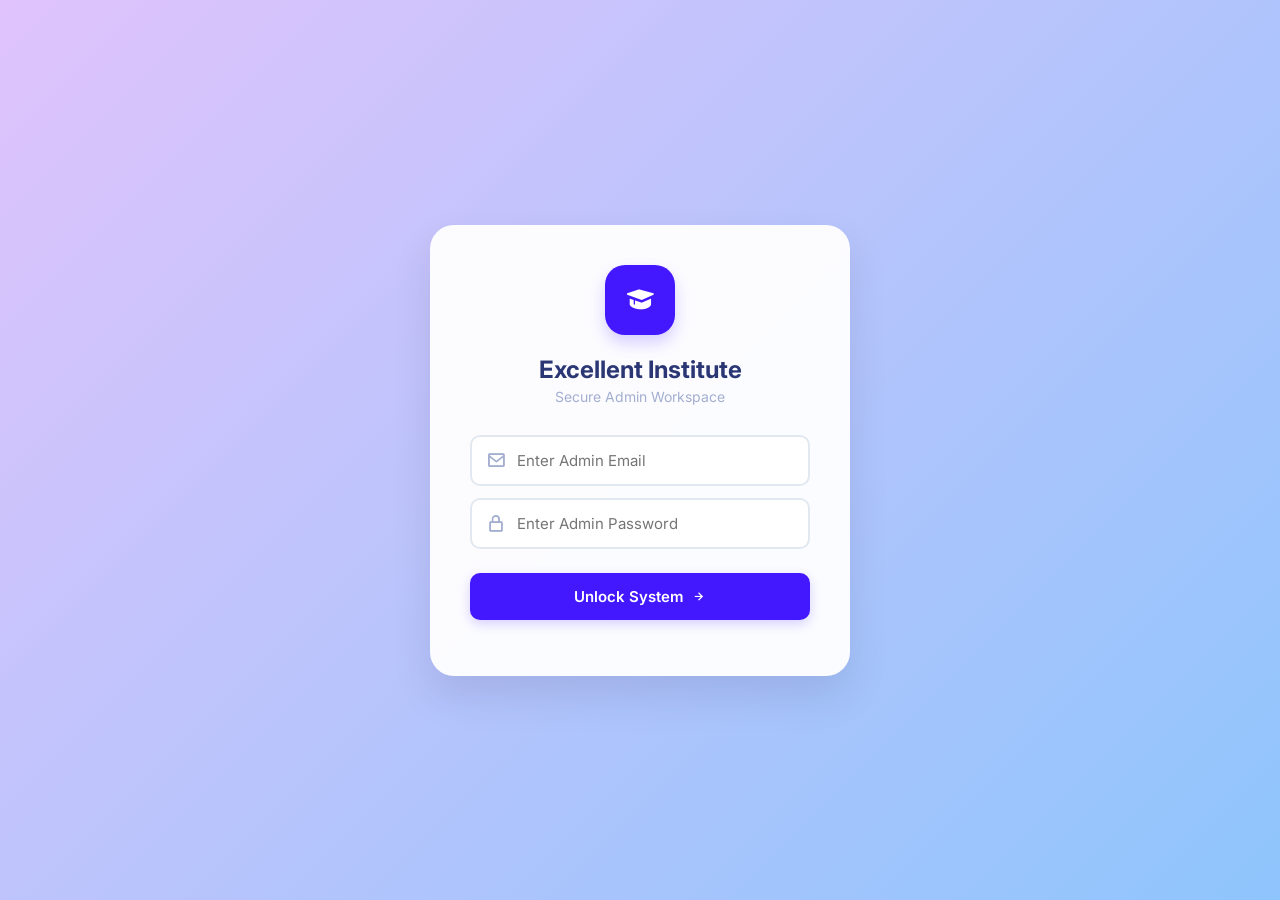
==== commit b13dc59f: "Update index.html" ====
--- a/index.html
+++ b/index.html
@@ -20,9 +20,13 @@
             <h2>Excellent Institute</h2>
             <p class="subtitle">Secure Admin Workspace</p>
             
+            <div class="input-wrapper" style="margin-bottom: 12px;">
+                <i class='bx bx-envelope icon-left'></i>
+                <input type="email" id="emailInput" placeholder="Enter Admin Email">
+            </div>
             <div class="input-wrapper">
                 <i class='bx bx-lock-alt icon-left'></i>
-                <input type="password" id="passInput" placeholder="Enter System Passcode">
+                <input type="password" id="passInput" placeholder="Enter Admin Password">
             </div>
             
             <button id="loginBtn" class="btn-primary">
@@ -290,9 +294,11 @@
                                 </select>
                                 <button class="btn-primary" onclick="sendManualNoticeAndPush()" style="flex:1;">🚀 Send Notice + Push</button>
                             </div>
-                            <button class="btn-secondary" onclick="resetAdminPushSecret()" style="width:100%; font-size:12px; padding:6px;">
+                            <button class="btn-secondary" onclick="resetAdminPushSecret()" style="width:100%; font-size:12px; padding:6px; margin-bottom:12px;">
                                 🔑 Change / Reset Cloudflare Push Secret
                             </button>
+                            <div style="font-size:12px; font-weight:700; color:#64748B; margin-bottom:6px;">Sent Notices on Notice Board (Edit or Pull Back anytime):</div>
+                            <div id="adminNoticesList" style="display:flex; flex-direction:column; gap:6px; max-height:190px; overflow-y:auto;"></div>
                         </div>
 
                         <!-- EXAM ROUTINE & QUESTION PAPER PUBLISHER (Class-Wise, 3 Formats + Manage List) -->
@@ -356,9 +362,15 @@
                             <!-- Mode 3: HTML Webpage Link -->
                             <input id="examHtmlUrlInput" class="hidden" placeholder="https://excellentinstitute.github.io/..." style="width:100%;padding:8px;margin-bottom:8px;border:1px solid #cbd5e1;border-radius:8px;">
 
-                            <label style="font-size:12px; display:flex; align-items:center; gap:6px; margin-bottom:10px; cursor:pointer;">
-                                <input type="checkbox" id="chkPushExamAlert" checked> 🔔 Also send Push Notification to target students
-                            </label>
+                            <div style="display:flex; align-items:center; justify-content:space-between; gap:8px; margin-bottom:10px; flex-wrap:wrap;">
+                                <label style="font-size:12px; display:flex; align-items:center; gap:6px; cursor:pointer;">
+                                    <input type="checkbox" id="chkPushExamAlert" checked> 🔔 Send Push Alert
+                                </label>
+                                <select id="examPushTargetMode" style="padding:6px 8px; border:1px solid #cbd5e1; border-radius:8px; font-size:12px;">
+                                    <option value="all">To: All Students (Recommended)</option>
+                                    <option value="class_only">To: Selected Class Topic Only</option>
+                                </select>
+                            </div>
                             <button class="btn-primary" onclick="publishExamPaper()" style="width:100%; margin-bottom:14px;">📤 Publish Exam Paper</button>
 
                             <div style="font-size:12px; font-weight:700; color:#64748B; margin-bottom:6px;">Published Exam Papers (Live in App):</div>
@@ -376,6 +388,9 @@
                                 </button>
                                 <button class="btn-secondary" onclick="setBackupPdfMirror()" style="flex: 1; border-color:#3B82F6; color:#3B82F6;">
                                     <i class='bx bx-cloud'></i> Backup PDF Mirror
+                                </button>
+                                <button class="btn-secondary" onclick="editSimField('privacy_policy_url', 'Privacy Policy URL (Play Store Required)')" style="width:100%; border-color:#05CD99; color:#05CD99;">
+                                    <i class='bx bx-shield-quarter'></i> Edit Privacy Policy Link
                                 </button>
                             </div>
                         </div>
@@ -407,6 +422,15 @@
                         </select>
                     </div>
                     <div class="filter-box">
+                        <i class='bx bx-layer'></i>
+                        <select id="statusFilter" onchange="renderMaterialGrid()">
+                            <option value="ALL">All Books (Live + Offline + Old)</option>
+                            <option value="LIVE">🟢 Current (Live) Books</option>
+                            <option value="OFFLINE">🟡 Offline / Pending Files</option>
+                            <option value="OLD">📦 Old / Archived Books</option>
+                        </select>
+                    </div>
+                    <div class="filter-box">
                         <i class='bx bx-image'></i>
                         <select id="imageFormatFilter" onchange="syncImageFormatFilter(this.value)">
                             <option value="ALL">All Formats (.webp / .png / .jpg)</option>
@@ -423,6 +447,30 @@
                     </button>
                 </section>
 
+                <!-- FAST BULK ACTION BAR (Work on multiple files in 1 click!) -->
+                <div style="background:white; padding:12px 16px; border-radius:14px; margin-bottom:14px; box-shadow:var(--shadow-soft); display:flex; align-items:center; gap:10px; flex-wrap:wrap;">
+                    <label style="font-size:13px; font-weight:700; display:flex; align-items:center; gap:6px; cursor:pointer;">
+                        <input type="checkbox" id="chkSelectAllMaterials" onchange="toggleSelectAllVisible(this.checked)"> Select All Visible
+                    </label>
+                    <span id="bulkSelectedCount" style="font-size:12px; color:#4318FF; font-weight:700;">0 selected</span>
+                    <select id="bulkTargetClass" style="padding:7px 10px; border:1px solid #cbd5e1; border-radius:8px; font-size:12px;">
+                        <option value="">-- Pick Class for Bulk Publish --</option>
+                        <option value="ପ୍ରଥମ ଶ୍ରେଣୀ">ପ୍ରଥମ ଶ୍ରେଣୀ (Class 1)</option>
+                        <option value="ଦ୍ୱିତୀୟ ଶ୍ରେଣୀ">ଦ୍ୱିତୀୟ ଶ୍ରେଣୀ (Class 2)</option>
+                        <option value="ତୃତୀୟ ଶ୍ରେଣୀ">ତୃତୀୟ ଶ୍ରେଣୀ (Class 3)</option>
+                        <option value="ଚତୁର୍ଥ ଶ୍ରେଣୀ">ଚତୁର୍ଥ ଶ୍ରେଣୀ (Class 4)</option>
+                        <option value="ପଞ୍ଚମ ଶ୍ରେଣୀ">ପଞ୍ଚମ ଶ୍ରେଣୀ (Class 5)</option>
+                        <option value="ଷଷ୍ଠ ଶ୍ରେଣୀ">ଷଷ୍ଠ ଶ୍ରେଣୀ (Class 6)</option>
+                        <option value="ସପ୍ତମ ଶ୍ରେଣୀ">ସପ୍ତମ ଶ୍ରେଣୀ (Class 7)</option>
+                        <option value="ଅଷ୍ଟମ ଶ୍ରେଣୀ">ଅଷ୍ଟମ ଶ୍ରେଣୀ (Class 8)</option>
+                        <option value="ନବମ ଶ୍ରେଣୀ">ନବମ ଶ୍ରେଣୀ (Class 9)</option>
+                        <option value="ଦଶମ ଶ୍ରେଣୀ">ଦଶମ ଶ୍ରେଣୀ (Class 10)</option>
+                    </select>
+                    <button class="btn-primary" onclick="bulkPublishSelected()" style="padding:7px 14px; font-size:12px;">🚀 Bulk Publish</button>
+                    <button class="btn-secondary" onclick="bulkMoveSelectedToOld()" style="padding:7px 14px; font-size:12px; border-color:#FF8F00; color:#FF8F00;">📦 Bulk Move to Old</button>
+                    <button class="btn-secondary" onclick="bulkTakeSelectedOffline()" style="padding:7px 14px; font-size:12px; border-color:#EE5D50; color:#EE5D50;">📥 Bulk Offline</button>
+                </div>
+
                 <div id="systemStatus" class="status-indicator">
                     <i class='bx bx-loader-alt bx-spin'></i> Initializing Command Center...
                 </div>
@@ -437,14 +485,19 @@
                         <h2 style="font-size: 20px; color: var(--text-main);">Class Cover Manager</h2>
                         <p style="color: var(--text-muted); font-size: 14px; margin-top: 4px;">Assign repository images (.webp, .png, .jpg) or paste a custom URL for the Android home screen.</p>
                     </div>
-                    <div class="filter-box">
-                        <i class='bx bx-image'></i>
-                        <select id="classImageFormatFilter" onchange="syncImageFormatFilter(this.value)">
-                            <option value="ALL">All Formats (.webp / .png / .jpg)</option>
-                            <option value="webp">.webp Only</option>
-                            <option value="png">.png Only</option>
-                            <option value="jpeg">.jpg / .jpeg Only</option>
-                        </select>
+                    <div style="display:flex; gap:10px; align-items:center; flex-wrap:wrap;">
+                        <div class="filter-box">
+                            <i class='bx bx-image'></i>
+                            <select id="classImageFormatFilter" onchange="syncImageFormatFilter(this.value)">
+                                <option value="ALL">All Formats (.webp / .png / .jpg)</option>
+                                <option value="webp">.webp Only</option>
+                                <option value="png">.png Only</option>
+                                <option value="jpeg">.jpg / .jpeg Only</option>
+                            </select>
+                        </div>
+                        <button class="btn-primary" onclick="saveAllClassCoversBulk()" style="padding:10px 18px;">
+                            <i class='bx bx-save'></i> Save All Class Covers (1-Click)
+                        </button>
                     </div>
                 </div>
                 <section id="class-covers-grid" class="content-grid"></section>
@@ -527,6 +580,20 @@
         </div>
     </div>
 
+    <!-- BUILT-IN PDF READER MODAL (Verify PDFs directly on Webpage!) -->
+    <div id="pdfReaderModal" class="modal-overlay hidden">
+        <div class="modal-card" style="max-width: 960px; width: 96%; height: 90vh; display: flex; flex-direction: column;">
+            <div class="modal-header" style="margin-bottom: 10px;">
+                <h3 id="pdfReaderTitle" style="margin:0;">📄 PDF Reader</h3>
+                <div style="display:flex; gap:8px; align-items:center;">
+                    <a id="pdfReaderNewTabLink" href="#" target="_blank" class="btn-secondary" style="padding:6px 12px; font-size:12px; text-decoration:none;">Open New Tab ↗</a>
+                    <button class="btn-icon" onclick="closePdfReaderModal()"><i class='bx bx-x'></i></button>
+                </div>
+            </div>
+            <iframe id="pdfReaderFrame" src="" style="flex:1; width:100%; border:1px solid #cbd5e1; border-radius:10px; background:#f8fafc;"></iframe>
+        </div>
+    </div>
+
     <div id="toast-container" class="toast-container"></div>
 
     <script src="https://cdnjs.cloudflare.com/ajax/libs/cropperjs/1.6.1/cropper.min.js"></script>
